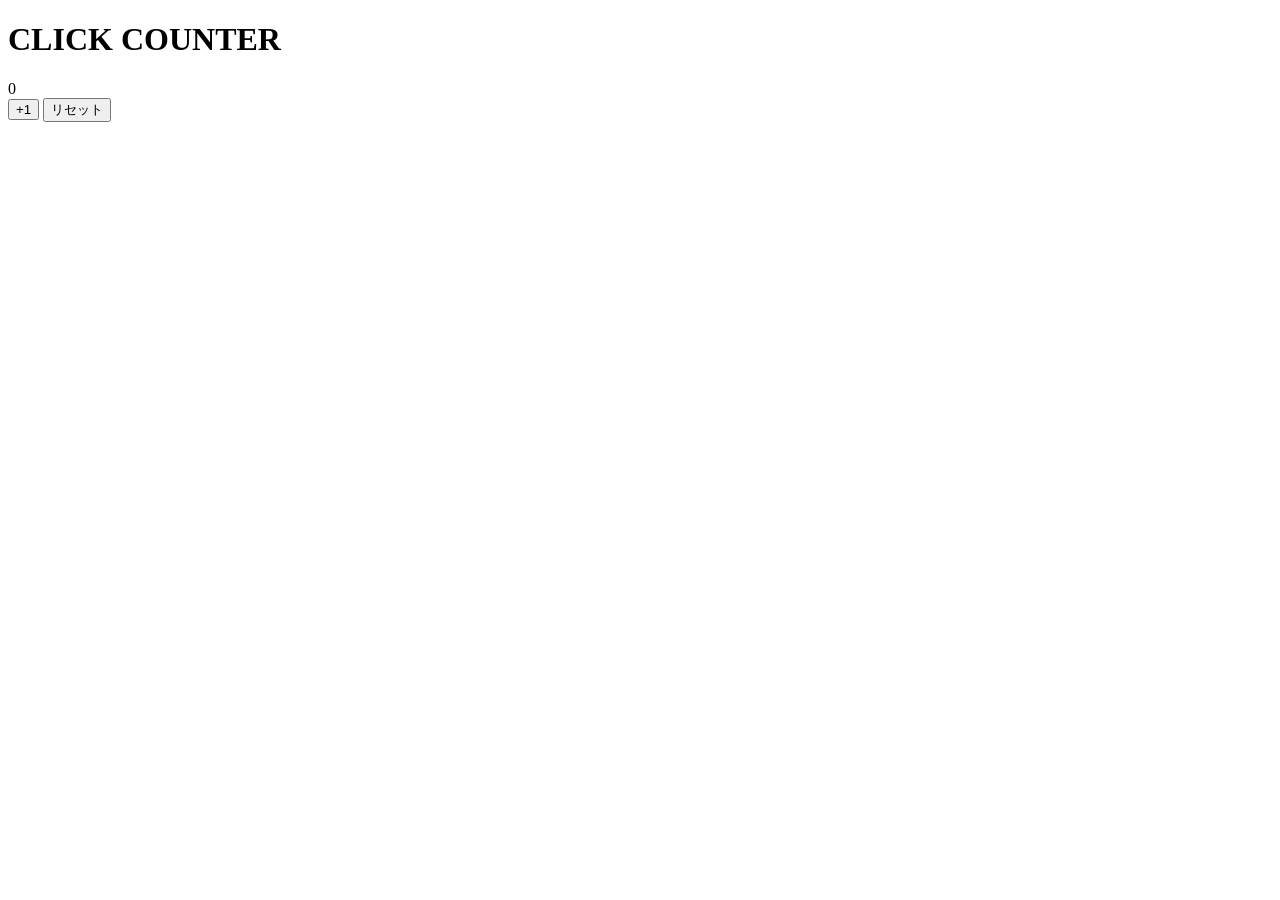
==== 20260701/index.html @ af79fcfe "削除" ====
<!DOCTYPE html>
<html lang="ja">
<head>

    <meta charset="UTF-8">
    <meta name="viewport" content="width=device-width, initial-scale=1.0">
    <title>Click Counter | クリックカウンター</title>
    <link rel="stylesheet" href="style2.css">
</head>
<body>

    <div class="counter-container">
        <h1 class="counter-title">CLICK COUNTER</h1>
        <div id="counter-display" class="counter-number">0</div>
        
        <div class="button-group">
            <button id="increment-btn" class="btn btn-primary">+1</button>
            <button id="reset-btn" class="btn btn-secondary">リセット</button>
        </div>
    </div>

    <script src="script2.js"></script>
</body>
</html>
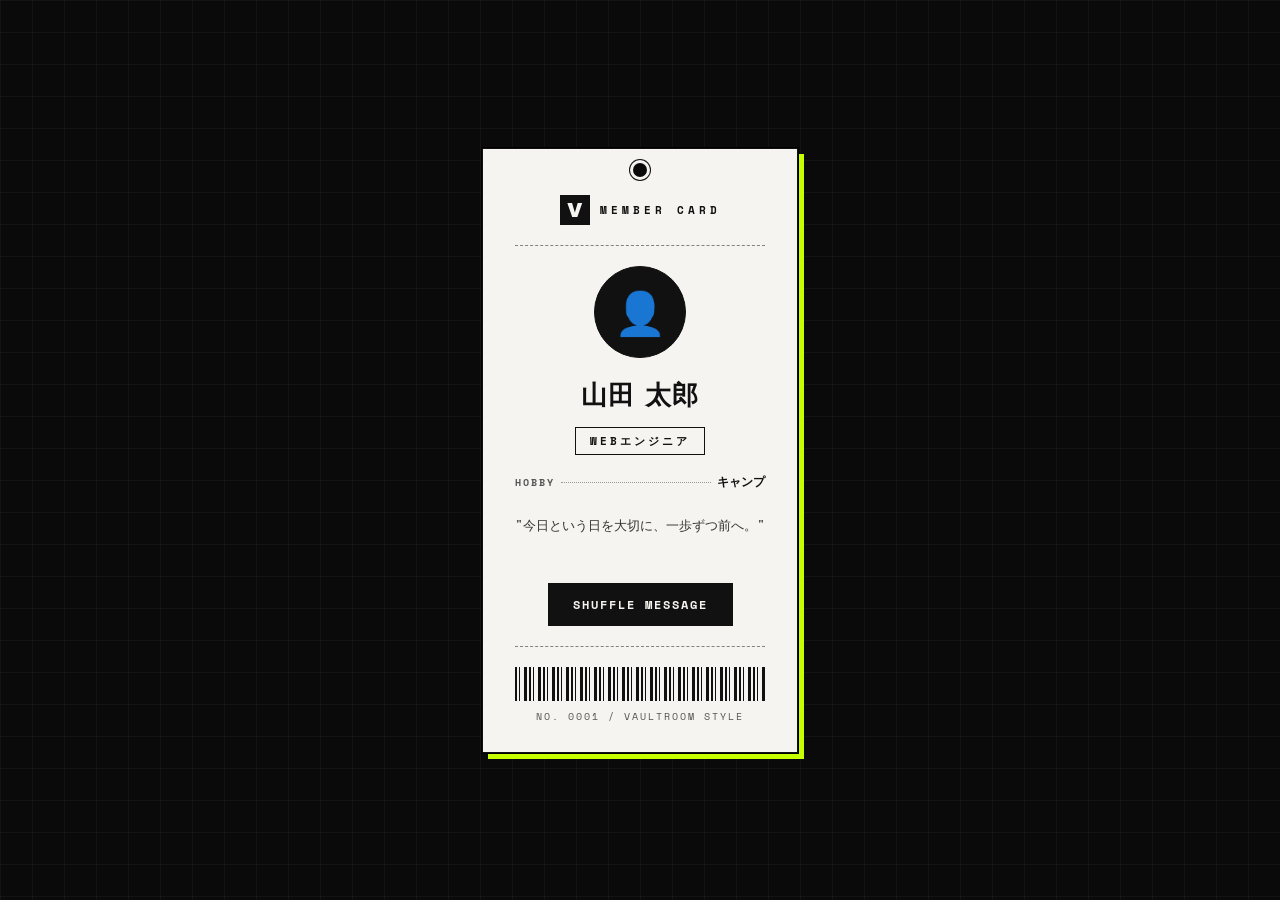
==== commit 586e83ed: "TEST" ====
--- a/20260701/index.html
+++ b/20260701/index.html
@@ -1,24 +1,68 @@
 <!DOCTYPE html>
 <html lang="ja">
 <head>
+<meta charset="UTF-8">
+<!-- スマホなどでも幅に合わせて正しく表示するための設定 -->
+<meta name="viewport" content="width=device-width, initial-scale=1.0">
+<title>自己紹介カード</title>
 
-    <meta charset="UTF-8">
-    <meta name="viewport" content="width=device-width, initial-scale=1.0">
-    <title>Click Counter | クリックカウンター</title>
-    <link rel="stylesheet" href="style2.css">
+<!-- Googleフォントを読み込むための接続準備 -->
+<link rel="preconnect" href="https://fonts.googleapis.com">
+<link rel="preconnect" href="https://fonts.gstatic.com" crossorigin>
+<!-- 見出し用の太字フォント(Archivo Black)と、等幅フォント(Space Mono)を読み込み -->
+<link href="https://fonts.googleapis.com/css2?family=Archivo+Black&family=Space+Mono:wght@400;700&display=swap" rel="stylesheet">
+<link rel="stylesheet" href="style.css">
 </head>
 <body>
 
-    <div class="counter-container">
-        <h1 class="counter-title">CLICK COUNTER</h1>
-        <div id="counter-display" class="counter-number">0</div>
-        
-        <div class="button-group">
-            <button id="increment-btn" class="btn btn-primary">+1</button>
-            <button id="reset-btn" class="btn btn-secondary">リセット</button>
-        </div>
+<!-- カードを画面中央に配置するためのラッパー -->
+<div class="stage">
+
+  <!-- 自己紹介カード本体(アパレルの下げ札風デザイン) -->
+  <div class="card" id="card">
+    <!-- タグの上部にある穴(パンチホール)を再現した丸い装飾 -->
+    <div class="punch"></div>
+
+    <!-- ブランドロゴ風の「V」マークとカード名 -->
+    <div class="tag-header">
+      <span class="logo-mark">V</span>
+      <span class="tag-label">MEMBER CARD</span>
     </div>
 
-    <script src="script2.js"></script>
+    <!-- 区切り線(点線) -->
+    <div class="divider"></div>
+
+    <!-- アイコン代わりの絵文字アバター -->
+    <div class="avatar" id="avatar">👤</div>
+    <!-- 名前 -->
+    <h1 class="name" id="name">山田 太郎</h1>
+    <!-- 職業(タグ風の枠付きラベル) -->
+    <p class="job" id="job">Webエンジニア</p>
+
+    <!-- 趣味の欄。ラベルと値を点線でつなぐ仕様書風レイアウト -->
+    <div class="spec-row">
+      <span class="spec-label">HOBBY</span>
+      <span class="spec-line"></span>
+      <span class="spec-value" id="hobby">キャンプ</span>
+    </div>
+
+    <!-- 一言メッセージ。ボタンを押すとJavaScriptでランダムに変わる -->
+    <p class="message" id="message">"今日という日を大切に、一歩ずつ前へ。"</p>
+
+    <!-- メッセージを切り替えるボタン -->
+    <button class="shuffle-btn" id="shuffleBtn">SHUFFLE MESSAGE</button>
+
+    <!-- 区切り線(点線) -->
+    <div class="divider"></div>
+
+    <!-- バーコード風の装飾(見た目だけで実際の情報は持たない) -->
+    <div class="barcode" id="barcode" aria-hidden="true"></div>
+    <!-- タグの通し番号風テキスト -->
+    <p class="serial">NO. 0001 / vaultroom style</p>
+  </div>
+</div>
+
+<!-- 動きやランダム表示を担当するJavaScriptファイル -->
+<script src="script.js"></script>
 </body>
-</html>+</html>
--- a/20260701/style.css
+++ b/20260701/style.css
@@ -0,0 +1,272 @@
+/* すべての要素の余白をリセットし、幅の計算方法を統一する */
+* {
+  margin: 0;
+  padding: 0;
+  box-sizing: border-box;
+}
+
+/* ページ全体：黒背景に薄いグリッド線を敷いたインダストリアルな雰囲気 */
+body {
+  min-height: 100vh;
+  display: flex;
+  align-items: center;
+  justify-content: center;
+  font-family: "Space Mono", monospace;
+  background:
+    linear-gradient(rgba(255, 255, 255, 0.04) 1px, transparent 1px),
+    linear-gradient(90deg, rgba(255, 255, 255, 0.04) 1px, transparent 1px),
+    #0a0a0a;
+  background-size: 32px 32px, 32px 32px, auto;
+  padding: 24px;
+}
+
+/* カードを画面中央に配置するコンテナ。perspectiveでカードに3D感を出す */
+.stage {
+  display: flex;
+  align-items: center;
+  justify-content: center;
+  perspective: 900px;
+}
+
+/* ---- カード本体：アパレルの下げ札(ハングタグ)風 ---- */
+
+.card {
+  position: relative;
+  background: #f5f4f0;
+  color: #111;
+  width: 100%;
+  max-width: 340px;
+  padding: 40px 32px 28px;
+  border: 1px solid #111;
+  /* 二重の黒枠＋ライムグリーンのオフセット影でポップアート風の立体感を演出 */
+  box-shadow: 0 0 0 1px #000, 6px 6px 0 #c6ff00;
+  text-align: center;
+  /* JavaScriptでrotateX/rotateYを当てたときに立体的に見えるようにする */
+  transform-style: preserve-3d;
+  /* マウス追従の傾きをなめらかに変化させる */
+  transition: transform 0.15s ease-out, box-shadow 0.15s ease-out;
+  /* ページ読み込み時にふわっと浮き上がって現れる登場アニメーション */
+  animation: card-enter 0.6s cubic-bezier(0.2, 0.8, 0.2, 1) both;
+}
+
+/* card-enter: 下から少し透明な状態で登場し、通常の位置・不透明度に落ち着く */
+@keyframes card-enter {
+  0% {
+    opacity: 0;
+    transform: translateY(24px) scale(0.97);
+  }
+  100% {
+    opacity: 1;
+    transform: translateY(0) scale(1);
+  }
+}
+
+/* タグ上部の「穴」を再現した丸い装飾(実際に開いているように見せるための二重の縁取り) */
+.punch {
+  position: absolute;
+  top: 14px;
+  left: 50%;
+  transform: translateX(-50%);
+  width: 14px;
+  height: 14px;
+  border-radius: 50%;
+  background: #0a0a0a;
+  box-shadow: 0 0 0 3px #f5f4f0, 0 0 0 4px #111;
+}
+
+/* ロゴマークとカード名を横並びに配置するヘッダー部分 */
+.tag-header {
+  display: flex;
+  align-items: center;
+  justify-content: center;
+  gap: 10px;
+  margin-top: 6px;
+  margin-bottom: 18px;
+}
+
+/* 「V」のブランドロゴ風マーク(黒背景に白文字の四角) */
+.logo-mark {
+  font-family: "Archivo Black", sans-serif;
+  font-size: 20px;
+  width: 30px;
+  height: 30px;
+  display: flex;
+  align-items: center;
+  justify-content: center;
+  background: #111;
+  color: #f5f4f0;
+}
+
+/* 「MEMBER CARD」のラベル文字 */
+.tag-label {
+  font-size: 11px;
+  letter-spacing: 4px;
+  font-weight: 700;
+  color: #111;
+}
+
+/* セクションを区切る点線 */
+.divider {
+  border-top: 1px dashed #111;
+  margin: 20px 0;
+  opacity: 0.5;
+}
+
+/* 丸いアバター(絵文字アイコン)エリア */
+.avatar {
+  width: 92px;
+  height: 92px;
+  margin: 4px auto 20px;
+  border-radius: 50%;
+  background: #111;
+  color: #f5f4f0;
+  border: 1px solid #111;
+  display: flex;
+  align-items: center;
+  justify-content: center;
+  font-size: 42px;
+}
+
+/* 名前：太字の見出しフォントで大きく表示 */
+.name {
+  font-family: "Archivo Black", sans-serif;
+  font-size: 26px;
+  text-transform: uppercase;
+  letter-spacing: 1px;
+  margin-bottom: 14px;
+}
+
+/* 職業：黒枠で囲んだタグ風のラベル */
+.job {
+  display: inline-block;
+  font-size: 11px;
+  font-weight: 700;
+  letter-spacing: 3px;
+  text-transform: uppercase;
+  color: #111;
+  border: 1px solid #111;
+  padding: 5px 14px;
+  margin-bottom: 18px;
+}
+
+/* 趣味の行全体：ラベル・点線・値を横並びにする */
+.spec-row {
+  display: flex;
+  align-items: baseline;
+  gap: 6px;
+  margin-bottom: 22px;
+  text-align: left;
+}
+
+/* 「HOBBY」のラベル文字 */
+.spec-label {
+  font-size: 10px;
+  font-weight: 700;
+  letter-spacing: 2px;
+  color: #555;
+  white-space: nowrap;
+}
+
+/* ラベルと値の間を埋める点線のリーダー線(伝票・仕様書風の演出) */
+.spec-line {
+  flex: 1;
+  border-bottom: 1px dotted #999;
+  height: 1px;
+  transform: translateY(-3px);
+}
+
+/* 趣味の値(実際の内容)のテキスト */
+.spec-value {
+  font-size: 12px;
+  font-weight: 700;
+  color: #111;
+  white-space: nowrap;
+}
+
+/* 一言メッセージのテキスト */
+.message {
+  font-size: 13px;
+  line-height: 1.9;
+  color: #333;
+  margin-bottom: 26px;
+  min-height: 44px;
+}
+
+/* メッセージ切り替えボタン(黒背景・白文字) */
+.shuffle-btn {
+  font-family: "Space Mono", monospace;
+  font-size: 12px;
+  font-weight: 700;
+  letter-spacing: 2px;
+  text-transform: uppercase;
+  background: #111;
+  color: #f5f4f0;
+  border: 1px solid #111;
+  padding: 12px 24px;
+  cursor: pointer;
+  transition: background 0.15s ease, color 0.15s ease;
+}
+
+/* ボタンにマウスを乗せたときにライムグリーンへ反転させる */
+.shuffle-btn:hover {
+  background: #c6ff00;
+  color: #111;
+  border-color: #111;
+}
+
+/* バーコード風の装飾。縞模様はrepeating-linear-gradientで作っている */
+.barcode {
+  position: relative;
+  height: 34px;
+  margin-top: 18px;
+  margin-bottom: 8px;
+  overflow: hidden;
+  background: repeating-linear-gradient(
+    90deg,
+    #111 0px,
+    #111 2px,
+    transparent 2px,
+    transparent 4px,
+    #111 4px,
+    #111 5px,
+    transparent 5px,
+    transparent 9px,
+    #111 9px,
+    #111 12px,
+    transparent 12px,
+    transparent 14px
+  );
+}
+
+/* バーコードの上を左から右へ流れる光の帯(スキャンしているような演出) */
+.barcode::after {
+  content: "";
+  position: absolute;
+  top: 0;
+  left: -30%;
+  width: 30%;
+  height: 100%;
+  background: linear-gradient(90deg, transparent, rgba(198, 255, 0, 0.85), transparent);
+  animation: scan-sweep 3.2s ease-in-out infinite;
+}
+
+/* scan-sweep: 光の帯を左端から右端まで移動させ、右端で一瞬止めてから繰り返す */
+@keyframes scan-sweep {
+  0% {
+    left: -30%;
+  }
+  50% {
+    left: 100%;
+  }
+  100% {
+    left: 100%;
+  }
+}
+
+/* カード下部の通し番号風テキスト */
+.serial {
+  font-size: 10px;
+  letter-spacing: 2px;
+  color: #555;
+  text-transform: uppercase;
+}
